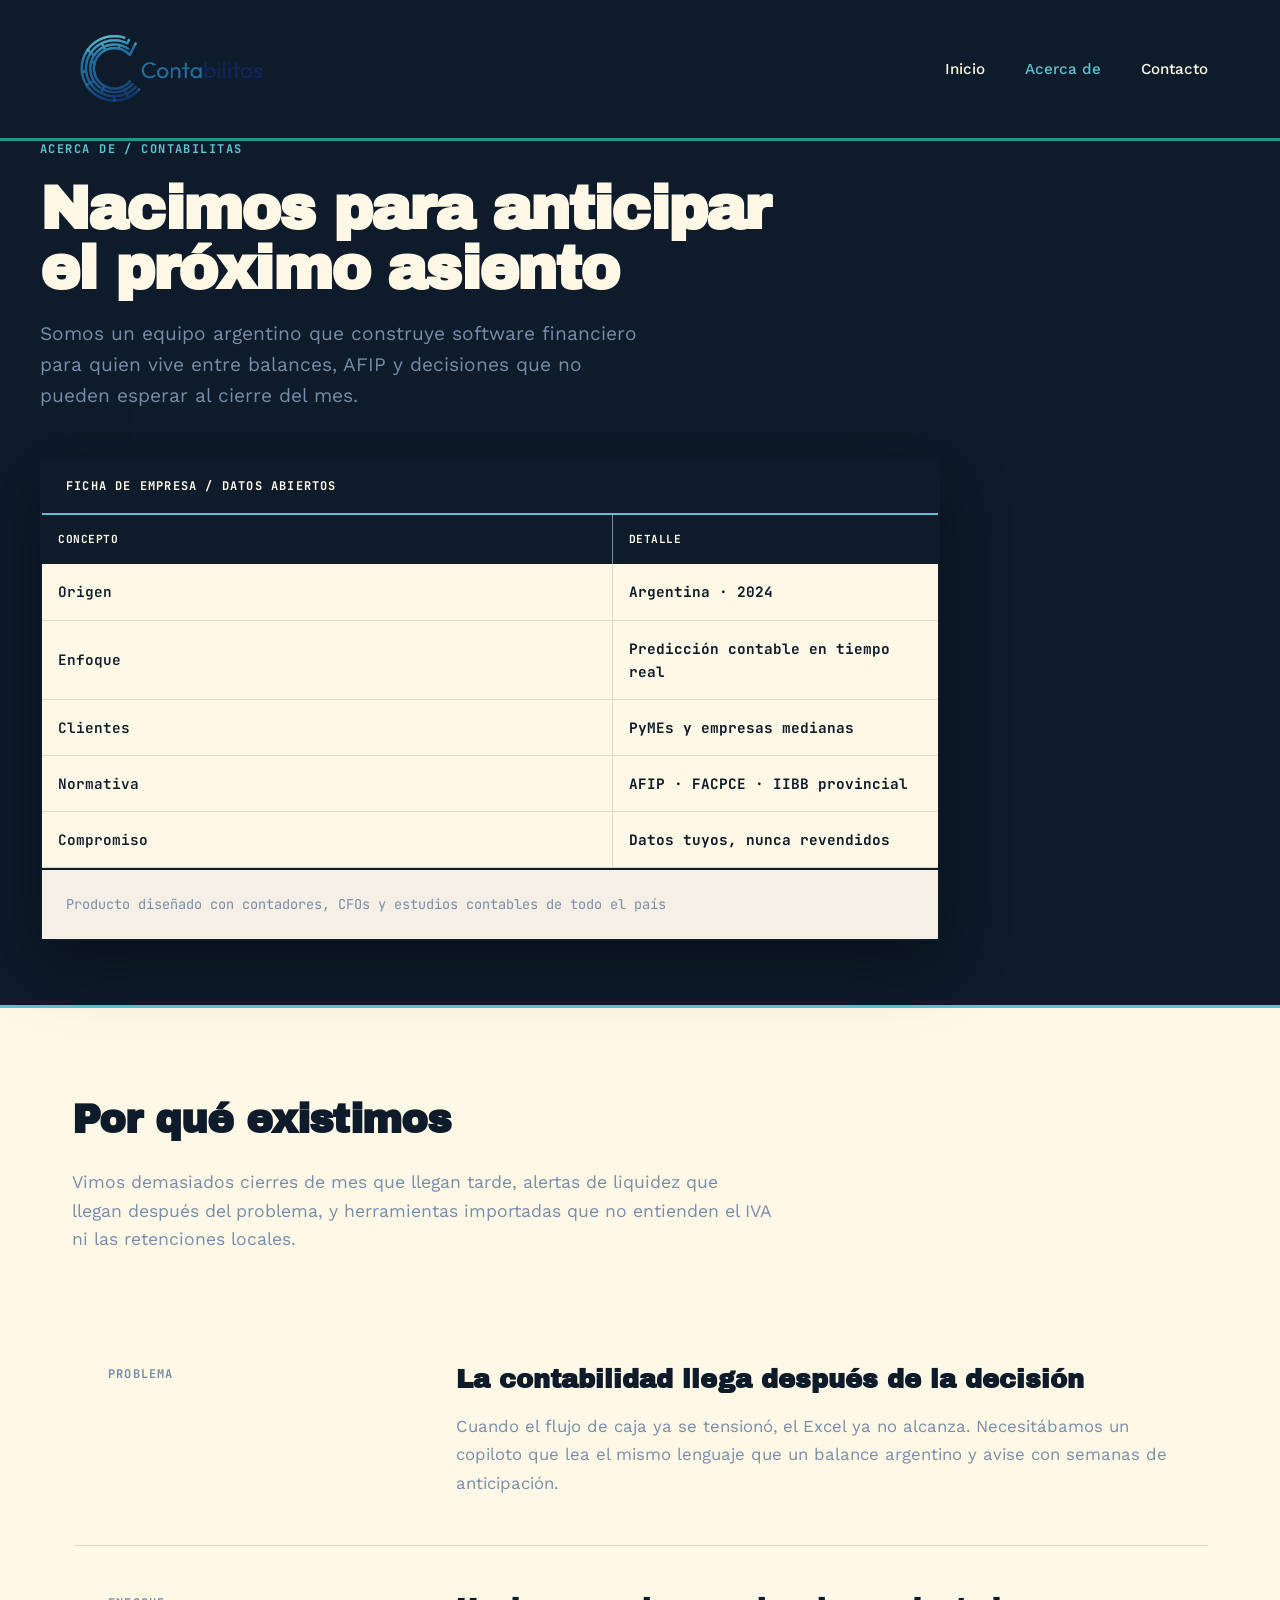
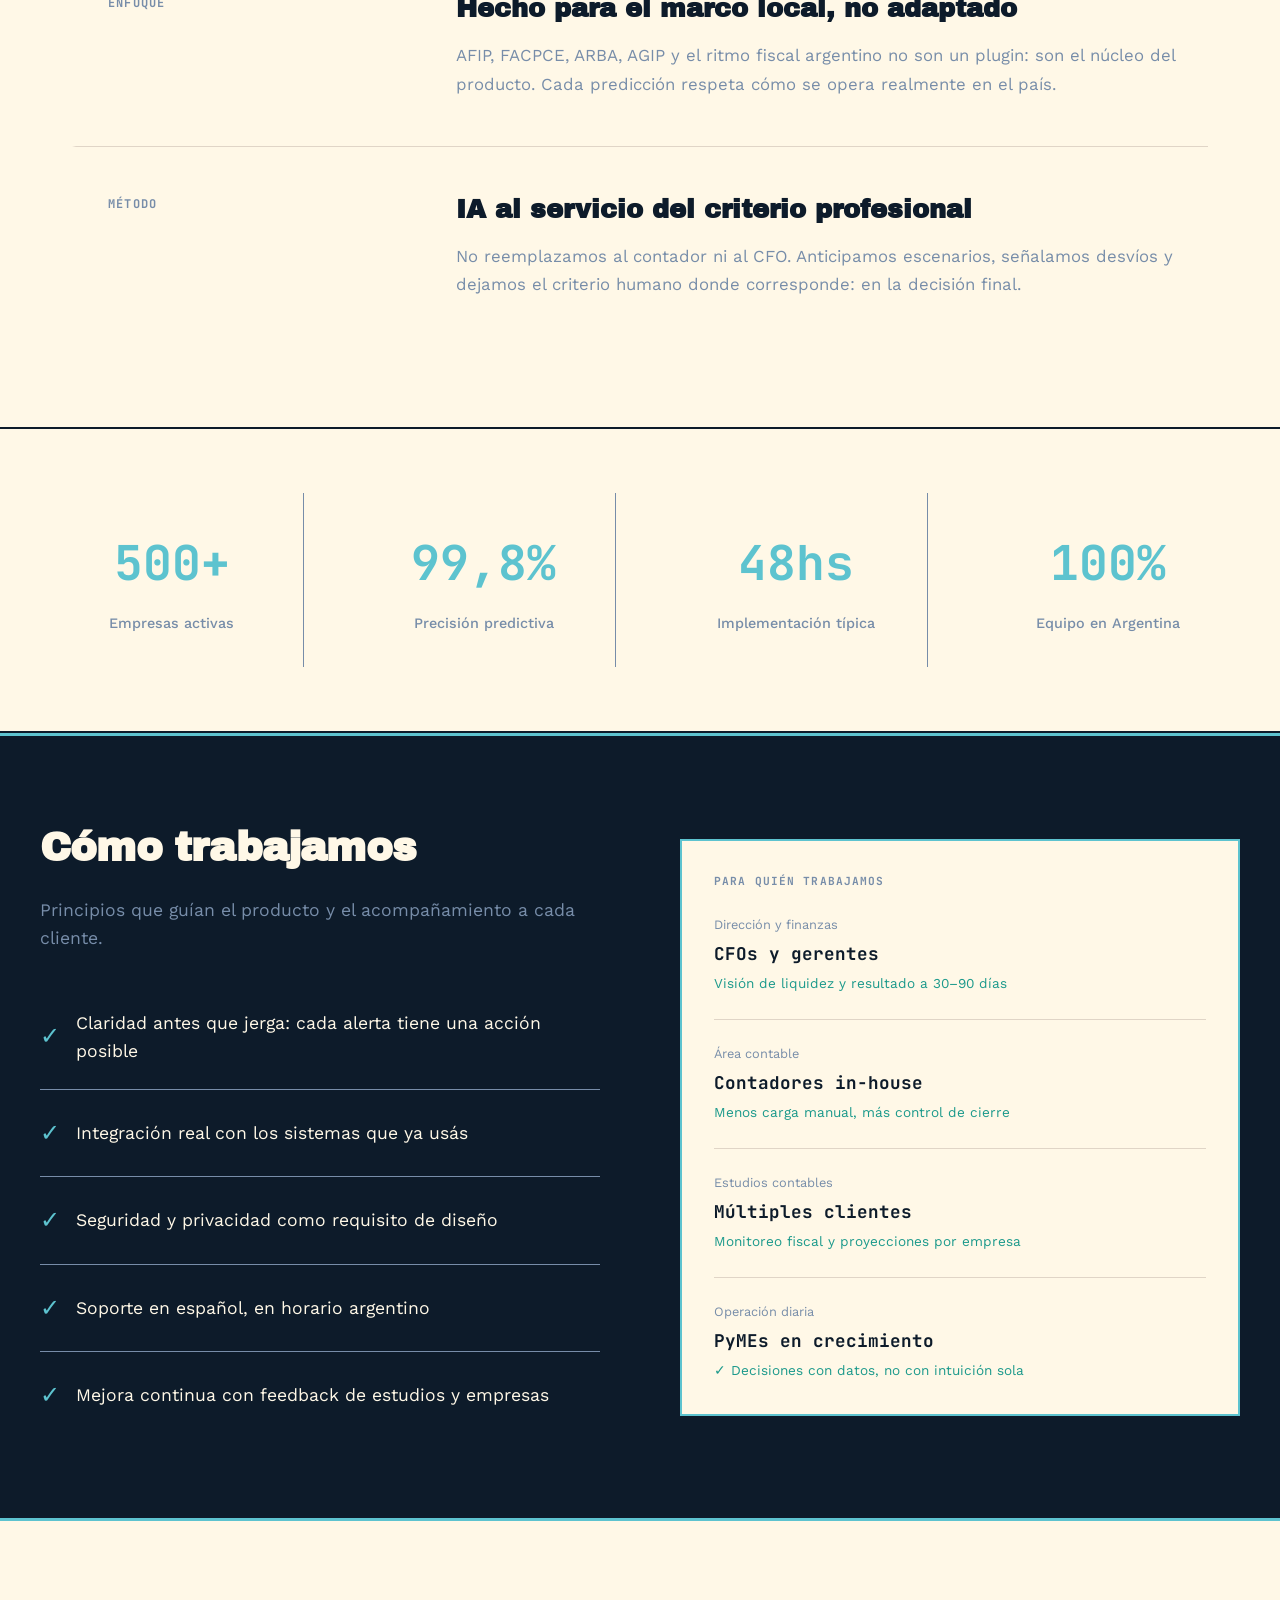
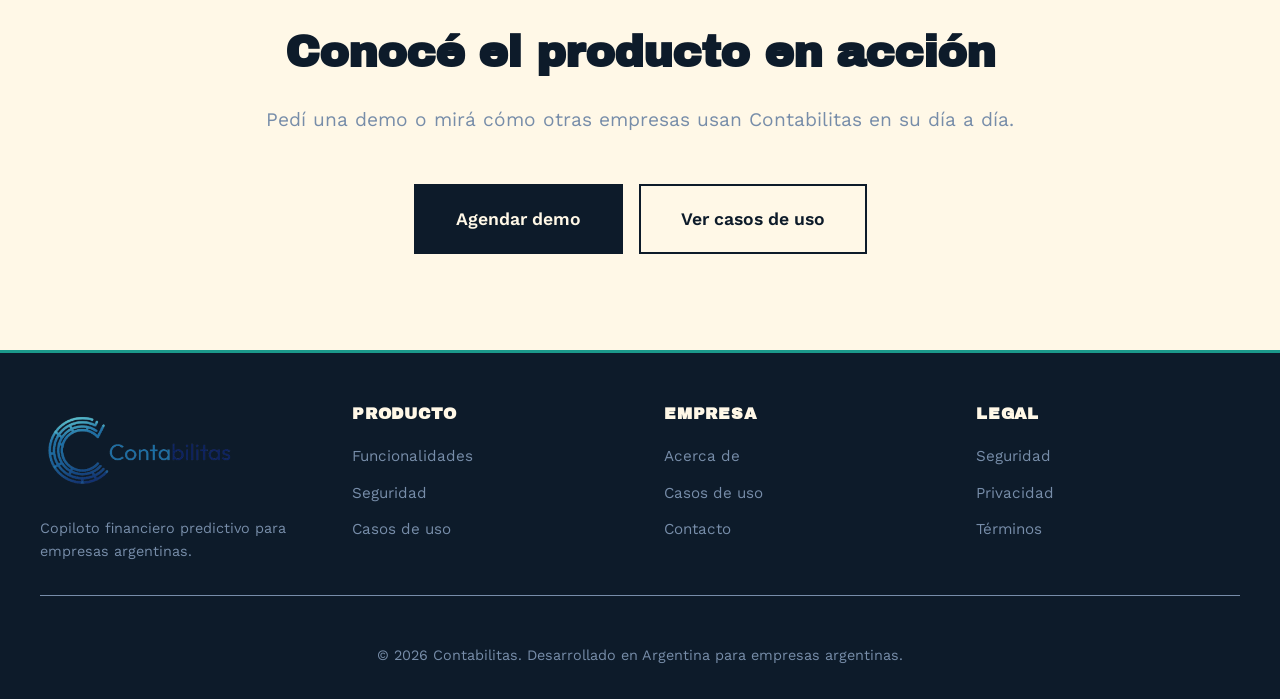
==== acerca-de.html @ a0944df4 "Creacion de acerca-de.html y casos-de-uso.html" ====
<!DOCTYPE html>
<html lang="es-AR">
<head>
    <meta charset="UTF-8">
    <meta name="viewport" content="width=device-width, initial-scale=1.0">
    <title>Acerca de — Contabilitas</title>
    <meta name="description" content="Contabilitas es el copiloto financiero predictivo pensado para empresas argentinas. Conocé quiénes somos y por qué existimos.">
    <link href="https://fonts.googleapis.com/css2?family=Archivo+Black&family=Work+Sans:wght@400;500;600&family=JetBrains+Mono:wght@500;700&display=swap" rel="stylesheet">
    <link rel="stylesheet" href="styles/style.css">
</head>
<body class="about-page">
    <header>
        <nav>
            <a href="index.html" class="logo">
                <img src="images/Logo_contabilitas.png" alt="Contabilitas" class="logo-img">
            </a>
            <ul>
                <li><a href="index.html">Inicio</a></li>
                <li><a href="acerca-de.html" aria-current="page">Acerca de</a></li>
                <li><a href="contacto.html">Contacto</a></li>
            </ul>
        </nav>
    </header>

    <section class="contact-hero">
        <div class="contact-hero-content">
            <p class="contact-eyebrow">ACERCA DE / CONTABILITAS</p>
            <h1>Nacimos para anticipar<br>el próximo asiento</h1>
            <p class="tagline">Somos un equipo argentino que construye software financiero para quien vive entre balances, AFIP y decisiones que no pueden esperar al cierre del mes.</p>

            <div class="ledger-demo about-ledger">
                <div class="ledger-header">FICHA DE EMPRESA / DATOS ABIERTOS</div>
                <table class="ledger-table">
                    <thead>
                        <tr>
                            <th>CONCEPTO</th>
                            <th>DETALLE</th>
                        </tr>
                    </thead>
                    <tbody>
                        <tr>
                            <td class="concept-col">Origen</td>
                            <td class="actual-col">Argentina · 2024</td>
                        </tr>
                        <tr>
                            <td class="concept-col">Enfoque</td>
                            <td class="actual-col">Predicción contable en tiempo real</td>
                        </tr>
                        <tr>
                            <td class="concept-col">Clientes</td>
                            <td class="actual-col">PyMEs y empresas medianas</td>
                        </tr>
                        <tr>
                            <td class="concept-col">Normativa</td>
                            <td class="actual-col">AFIP · FACPCE · IIBB provincial</td>
                        </tr>
                        <tr>
                            <td class="concept-col">Compromiso</td>
                            <td class="actual-col">Datos tuyos, nunca revendidos</td>
                        </tr>
                    </tbody>
                </table>
                <div class="ledger-footer">
                    Producto diseñado con contadores, CFOs y estudios contables de todo el país
                </div>
            </div>
        </div>
    </section>

    <section class="features" id="historia">
        <div class="section-header">
            <h2 class="section-title animate-on-scroll">Por qué existimos</h2>
            <p class="section-description animate-on-scroll">
                Vimos demasiados cierres de mes que llegan tarde, alertas de liquidez que llegan después del problema, y herramientas importadas que no entienden el IVA ni las retenciones locales.
            </p>
        </div>

        <div class="features-list">
            <div class="feature-row animate-on-scroll">
                <div>
                    <div class="feature-label">PROBLEMA</div>
                </div>
                <div>
                    <h3 class="feature-title">La contabilidad llega después de la decisión</h3>
                    <p class="feature-description">
                        Cuando el flujo de caja ya se tensionó, el Excel ya no alcanza. Necesitábamos un copiloto
                        que lea el mismo lenguaje que un balance argentino y avise con semanas de anticipación.
                    </p>
                </div>
            </div>

            <div class="feature-row animate-on-scroll">
                <div>
                    <div class="feature-label">ENFOQUE</div>
                </div>
                <div>
                    <h3 class="feature-title">Hecho para el marco local, no adaptado</h3>
                    <p class="feature-description">
                        AFIP, FACPCE, ARBA, AGIP y el ritmo fiscal argentino no son un plugin: son el núcleo
                        del producto. Cada predicción respeta cómo se opera realmente en el país.
                    </p>
                </div>
            </div>

            <div class="feature-row animate-on-scroll">
                <div>
                    <div class="feature-label">MÉTODO</div>
                </div>
                <div>
                    <h3 class="feature-title">IA al servicio del criterio profesional</h3>
                    <p class="feature-description">
                        No reemplazamos al contador ni al CFO. Anticipamos escenarios, señalamos desvíos y
                        dejamos el criterio humano donde corresponde: en la decisión final.
                    </p>
                </div>
            </div>
        </div>
    </section>

    <section class="stats about-stats">
        <div class="stats-container">
            <div class="stat-item">
                <span class="stat-number">500+</span>
                <span class="stat-label">Empresas activas</span>
            </div>
            <div class="stat-item">
                <span class="stat-number">99,8%</span>
                <span class="stat-label">Precisión predictiva</span>
            </div>
            <div class="stat-item">
                <span class="stat-number">48hs</span>
                <span class="stat-label">Implementación típica</span>
            </div>
            <div class="stat-item">
                <span class="stat-number">100%</span>
                <span class="stat-label">Equipo en Argentina</span>
            </div>
        </div>
    </section>

    <section class="argentine-focus" id="principios">
        <div class="argentine-content">
            <div>
                <h2 class="section-title animate-left" style="color: var(--balance-sheet);">Cómo trabajamos</h2>
                <p class="animate-left" style="margin-bottom: 2rem; color: var(--slate); font-size: 1.1rem;">
                    Principios que guían el producto y el acompañamiento a cada cliente.
                </p>

                <ul class="compliance-list">
                    <li class="compliance-item">
                        <span class="check-icon">✓</span>
                        <span class="compliance-text">Claridad antes que jerga: cada alerta tiene una acción posible</span>
                    </li>
                    <li class="compliance-item">
                        <span class="check-icon">✓</span>
                        <span class="compliance-text">Integración real con los sistemas que ya usás</span>
                    </li>
                    <li class="compliance-item">
                        <span class="check-icon">✓</span>
                        <span class="compliance-text">Seguridad y privacidad como requisito de diseño</span>
                    </li>
                    <li class="compliance-item">
                        <span class="check-icon">✓</span>
                        <span class="compliance-text">Soporte en español, en horario argentino</span>
                    </li>
                    <li class="compliance-item">
                        <span class="check-icon">✓</span>
                        <span class="compliance-text">Mejora continua con feedback de estudios y empresas</span>
                    </li>
                </ul>
            </div>

            <div>
                <div class="regulatory-preview animate-right">
                    <div class="regulatory-header">PARA QUIÉN TRABAJAMOS</div>
                    <div class="regulatory-item">
                        <div class="regulatory-label">Dirección y finanzas</div>
                        <div class="regulatory-value">CFOs y gerentes</div>
                        <div class="regulatory-status">Visión de liquidez y resultado a 30–90 días</div>
                    </div>
                    <div class="regulatory-item">
                        <div class="regulatory-label">Área contable</div>
                        <div class="regulatory-value">Contadores in-house</div>
                        <div class="regulatory-status">Menos carga manual, más control de cierre</div>
                    </div>
                    <div class="regulatory-item">
                        <div class="regulatory-label">Estudios contables</div>
                        <div class="regulatory-value">Múltiples clientes</div>
                        <div class="regulatory-status">Monitoreo fiscal y proyecciones por empresa</div>
                    </div>
                    <div class="regulatory-item">
                        <div class="regulatory-label">Operación diaria</div>
                        <div class="regulatory-value">PyMEs en crecimiento</div>
                        <div class="regulatory-status">✓ Decisiones con datos, no con intuición sola</div>
                    </div>
                </div>
            </div>
        </div>
    </section>

    <section class="cta-section">
        <h2>Conocé el producto en acción</h2>
        <p>Pedí una demo o mirá cómo otras empresas usan Contabilitas en su día a día.</p>
        <div class="cta-buttons" style="justify-content: center;">
            <a href="contacto.html" class="btn btn-primary">Agendar demo</a>
            <a href="casos-de-uso.html" class="btn btn-secondary">Ver casos de uso</a>
        </div>
    </section>

    <footer>
        <div class="footer-content">
            <div class="footer-section">
                <a href="index.html" class="logo">
                    <img src="images/Logo_contabilitas.png" alt="Contabilitas" class="logo-img">
                </a>
                <p style="color: var(--slate); margin-top: 1rem; font-size: 0.9rem;">
                    Copiloto financiero predictivo para empresas argentinas.
                </p>
            </div>
            <div class="footer-section">
                <h3>PRODUCTO</h3>
                <ul>
                    <li><a href="index.html#funcionalidades">Funcionalidades</a></li>
                    <li><a href="seguridad.html">Seguridad</a></li>
                    <li><a href="casos-de-uso.html">Casos de uso</a></li>
                </ul>
            </div>
            <div class="footer-section">
                <h3>EMPRESA</h3>
                <ul>
                    <li><a href="acerca-de.html">Acerca de</a></li>
                    <li><a href="casos-de-uso.html">Casos de uso</a></li>
                    <li><a href="contacto.html">Contacto</a></li>
                </ul>
            </div>
            <div class="footer-section">
                <h3>LEGAL</h3>
                <ul>
                    <li><a href="seguridad.html">Seguridad</a></li>
                    <li><a href="#">Privacidad</a></li>
                    <li><a href="#">Términos</a></li>
                </ul>
            </div>
        </div>
        <div class="footer-bottom">
            <p>© 2026 Contabilitas. Desarrollado en Argentina para empresas argentinas.</p>
        </div>
    </footer>

    <script src="js/main.js"></script>
</body>
</html>
---- styles/style.css ----
﻿:root {
    --ledger-ink: #0D1B2A;
    --peso-teal: #1B998B;
    --blue-light: #5DC3CF;
    --balance-sheet: #FFF8E7;
    --alert-red: #E63946;
    --forecast-amber: #FFB703;
    --slate: #778DA9;
}

* {
    margin: 0;
    padding: 0;
    box-sizing: border-box;
}

body {
    font-family: 'Work Sans', -apple-system, sans-serif;
    color: var(--ledger-ink);
    line-height: 1.6;
    background: var(--balance-sheet);
}

/* Header */
header {
    background: var(--ledger-ink);
    color: var(--balance-sheet);
    padding: 1.2rem 0;
    position: fixed;
    width: 100%;
    top: 0;
    z-index: 1000;
    border-bottom: 3px solid var(--peso-teal);
}

nav {
    max-width: 1200px;
    margin: 0 auto;
    display: flex;
    justify-content: space-between;
    align-items: center;
    padding: 0 2rem;
}

.logo {
    display: flex;
    align-items: center;
}

.logo-img {
    height: 100px;
    width: auto;
    display: block;
}

nav ul {
    list-style: none;
    display: flex;
    gap: 2.5rem;
}

nav a {
    color: var(--balance-sheet);
    text-decoration: none;
    font-weight: 500;
    font-size: 0.95rem;
    transition: color 0.2s;
}

nav a:hover {
    color: var(--blue-light);
}

/* Hero Section with Ledger */
.hero {
    background: var(--ledger-ink);
    color: var(--balance-sheet);
    padding: 140px 2rem 60px;
    border-bottom: 3px solid var(--blue-light);
    position: relative;
    z-index: 2;
}

.hero-content {
    max-width: 1200px;
    margin: 0 auto;
}

.hero h1 {
    font-family: 'Archivo Black', sans-serif;
    font-size: 4rem;
    margin-bottom: 1rem;
    line-height: 1;
    letter-spacing: -0.03em;
}

.hero .tagline {
    font-size: 1.4rem;
    margin-bottom: 3rem;
    color: var(--slate);
    font-weight: 400;
}

/* Animated Ledger - Signature Element */
.ledger-demo {
    background: var(--balance-sheet);
    border: 2px solid var(--ledger-ink);
    padding: 0;
    margin: 3rem 0;
    max-width: 900px;
    font-family: 'JetBrains Mono', monospace;
    box-shadow: 0 20px 60px rgba(0,0,0,0.4);
    transition: all 0.3s ease;
}

.ledger-demo:hover {
    transform: translateY(-5px);
    box-shadow: 0 25px 70px rgba(0,0,0,0.5);
}

.ledger-header {
    background: var(--ledger-ink);
    color: var(--balance-sheet);
    padding: 1rem 1.5rem;
    font-size: 0.75rem;
    font-weight: 700;
    letter-spacing: 0.1em;
    border-bottom: 2px solid var(--blue-light);
}

.ledger-table {
    width: 100%;
    border-collapse: collapse;
}

.ledger-table thead {
    background: var(--ledger-ink);
    color: var(--balance-sheet);
}

.ledger-table th {
    padding: 1rem;
    text-align: left;
    font-size: 0.7rem;
    font-weight: 700;
    letter-spacing: 0.05em;
    border-right: 1px solid var(--slate);
}

.ledger-table th:last-child {
    border-right: none;
}

.ledger-table td {
    padding: 1rem;
    border-bottom: 1px solid #E0D5C7;
    border-right: 1px solid #E0D5C7;
    font-size: 0.9rem;
    color: var(--ledger-ink);
}

.ledger-table td:last-child {
    border-right: none;
}

.ledger-table tbody tr {
    transition: all 0.3s ease;
}

.ledger-table tbody tr:hover {
    background: #F5EFE6;
    transform: scale(1.02);
    box-shadow: 0 5px 15px rgba(0,0,0,0.1);
}

.concept-col {
    font-weight: 600;
    width: 35%;
}

.actual-col, .predicted-col {
    font-family: 'JetBrains Mono', monospace;
    font-weight: 700;
    width: 20%;
}

.change-col {
    font-weight: 500;
    width: 25%;
    font-size: 0.85rem;
}

.positive {
    color: var(--blue-light);
}

.warning {
    color: var(--forecast-amber);
}

.loading {
    color: var(--slate);
    font-style: italic;
    opacity: 0.6;
}

.calculating {
    animation: pulse 1.5s ease-in-out infinite;
}

@keyframes pulse {
    0%, 100% { opacity: 0.4; }
    50% { opacity: 1; }
}

@keyframes fadeInUp {
    from {
        opacity: 0;
        transform: translateY(40px);
    }
    to {
        opacity: 1;
        transform: translateY(0);
    }
}

@keyframes fadeInLeft {
    from {
        opacity: 0;
        transform: translateX(-40px);
    }
    to {
        opacity: 1;
        transform: translateX(0);
    }
}

@keyframes fadeInRight {
    from {
        opacity: 0;
        transform: translateX(40px);
    }
    to {
        opacity: 1;
        transform: translateX(0);
    }
}

@keyframes scaleIn {
    from {
        opacity: 0;
        transform: scale(0.8);
    }
    to {
        opacity: 1;
        transform: scale(1);
    }
}

.animate-on-scroll {
    opacity: 0;
}

.animate-on-scroll.animated {
    animation: fadeInUp 0.8s ease-out forwards;
}

.animate-left {
    opacity: 0;
}

.animate-left.animated {
    animation: fadeInLeft 0.8s ease-out forwards;
}

.animate-right {
    opacity: 0;
}

.animate-right.animated {
    animation: fadeInRight 0.8s ease-out forwards;
}

.animate-scale {
    opacity: 0;
}

.animate-scale.animated {
    animation: scaleIn 0.6s ease-out forwards;
}

.ledger-footer {
    padding: 1.5rem;
    background: #F5EFE6;
    border-top: 2px solid var(--ledger-ink);
    font-size: 0.85rem;
    color: var(--slate);
}

/* CTA Buttons */
.hero .cta-buttons {
    position: relative;
    z-index: 3;
}

.cta-buttons {
    display: flex;
    gap: 1rem;
    margin-top: 3rem;
}

.btn {
    padding: 1rem 2rem;
    font-size: 1rem;
    font-weight: 600;
    border: 2px solid;
    cursor: pointer;
    transition: all 0.2s;
    text-decoration: none;
    display: inline-block;
    font-family: 'Work Sans', sans-serif;
}

.btn-primary {
    background: var(--blue-light);
    color: var(--balance-sheet);
    border-color: var(--blue-light);
}

.btn-primary:hover {
    background: var(--blue-light);
    border-color: var(--blue-light);
}

.btn-secondary {
    background: transparent;
    color: var(--balance-sheet);
    border-color: var(--balance-sheet);
}

.btn-secondary:hover {
    background: var(--balance-sheet);
    color: var(--ledger-ink);
}

/* Stats Bar */
.stats {
    background: var(--balance-sheet);
    padding: 4rem 2rem;
    border-bottom: 2px solid var(--ledger-ink);
    position: relative;
    z-index: 1;
}

.stats-container {
    max-width: 1200px;
    margin: 0 auto;
    display: grid;
    grid-template-columns: repeat(4, 1fr);
    gap: 3rem;
}

.stat-item {
    text-align: center;
    padding: 2rem 0;
    border-right: 1px solid var(--slate);
    transition: all 0.3s ease;
    cursor: default;
}

.stat-item:last-child {
    border-right: none;
}

.stat-item:hover {
    transform: scale(1.05);
}

.stat-number {
    font-family: 'JetBrains Mono', monospace;
    font-size: 3rem;
    font-weight: 700;
    color: var(--blue-light);
    display: block;
    margin-bottom: 0.5rem;
    transition: all 0.3s ease;
}

.stat-item:hover .stat-number {
    color: var(--ledger-ink);
    transform: scale(1.1);
}

.stat-label {
    font-size: 0.9rem;
    color: var(--slate);
    font-weight: 500;
    transition: all 0.3s ease;
}

.stat-item:hover .stat-label {
    color: var(--ledger-ink);
}

/* Features Section */
.features {
    padding: 5rem 2rem;
    max-width: 1200px;
    margin: 0 auto;
}

.section-header {
    margin-bottom: 4rem;
}

.section-title {
    font-family: 'Archivo Black', sans-serif;
    font-size: 2.5rem;
    margin-bottom: 1rem;
    letter-spacing: -0.02em;
}

.section-description {
    font-size: 1.1rem;
    color: var(--slate);
    max-width: 700px;
}

.features-list {
    display: grid;
    gap: 0;
}

.feature-row {
    display: grid;
    grid-template-columns: 300px 1fr;
    gap: 3rem;
    padding: 3rem 2rem;
    border-bottom: 1px solid #E0D5C7;
    align-items: start;
    position: relative;
    transition: all 0.4s cubic-bezier(0.4, 0, 0.2, 1);
    cursor: pointer;
    border-left: 4px solid transparent;
}

.feature-row:last-child {
    border-bottom: none;
}

.feature-row:hover {
    background: white;
    border-left-color: var(--blue-light);
    padding-left: 3rem;
    transform: translateX(10px);
    box-shadow: -10px 0 30px rgba(0,0,0,0.05);
}

.feature-row::before {
    content: '';
    position: absolute;
    left: 0;
    top: 0;
    width: 0;
    height: 100%;
    background: linear-gradient(90deg, rgba(93, 195, 207, 0.05) 0%, transparent 100%);
    transition: width 0.4s cubic-bezier(0.4, 0, 0.2, 1);
    z-index: -1;
}

.feature-row:hover::before {
    width: 100%;
}

.feature-label {
    font-family: 'JetBrains Mono', monospace;
    font-size: 0.75rem;
    color: var(--slate);
    letter-spacing: 0.1em;
    font-weight: 700;
    transition: all 0.3s ease;
}

.feature-row:hover .feature-label {
    color: var(--blue-light);
    transform: translateX(5px);
}

.feature-title {
    font-family: 'Archivo Black', sans-serif;
    font-size: 1.6rem;
    margin-bottom: 1rem;
    color: var(--ledger-ink);
    line-height: 1.2;
    transition: all 0.3s ease;
}

.feature-row:hover .feature-title {
    color: var(--blue-light);
}

.feature-description {
    font-size: 1.05rem;
    color: var(--slate);
    line-height: 1.7;
    transition: all 0.3s ease;
}

.feature-row:hover .feature-description {
    color: var(--ledger-ink);
}

/* Case Study Section */
.case-study {
    background: var(--balance-sheet);
    padding: 5rem 2rem;
    border-top: 2px solid var(--ledger-ink);
    border-bottom: 2px solid var(--ledger-ink);
}

.case-study-container {
    max-width: 1200px;
    margin: 0 auto;
}

.case-header {
    text-align: center;
    margin-bottom: 4rem;
}

.case-company {
    font-family: 'JetBrains Mono', monospace;
    font-size: 0.75rem;
    letter-spacing: 0.1em;
    color: var(--slate);
    margin-bottom: 1rem;
}

.case-quote {
    font-size: 1.8rem;
    line-height: 1.4;
    color: var(--ledger-ink);
    margin-bottom: 1rem;
    max-width: 800px;
    margin-left: auto;
    margin-right: auto;
}

.case-attribution {
    font-size: 1rem;
    color: var(--slate);
}

.comparison-controls {
    display: flex;
    justify-content: center;
    gap: 0;
    margin-bottom: 3rem;
    border: 2px solid var(--ledger-ink);
    width: fit-content;
    margin-left: auto;
    margin-right: auto;
}

.toggle-btn {
    padding: 1rem 2.5rem;
    font-family: 'JetBrains Mono', monospace;
    font-size: 0.85rem;
    font-weight: 700;
    letter-spacing: 0.05em;
    background: transparent;
    color: var(--ledger-ink);
    border: none;
    cursor: pointer;
    transition: all 0.3s;
}

.toggle-btn.active {
    background: var(--ledger-ink);
    color: var(--balance-sheet);
}

.toggle-btn:not(.active):hover {
    background: rgba(13, 27, 42, 0.1);
}

.chart-container {
    background: white;
    border: 2px solid var(--ledger-ink);
    padding: 2rem;
    margin-bottom: 3rem;
    transition: all 0.3s ease;
}

.chart-container:hover {
    box-shadow: 0 10px 30px rgba(0,0,0,0.1);
}

.chart-header {
    display: flex;
    justify-content: space-between;
    align-items: center;
    margin-bottom: 2rem;
    padding-bottom: 1rem;
    border-bottom: 2px solid var(--blue-light);
}

.chart-title {
    font-family: 'JetBrains Mono', monospace;
    font-size: 0.75rem;
    letter-spacing: 0.1em;
    color: var(--slate);
}

.chart-period {
    font-family: 'JetBrains Mono', monospace;
    font-size: 0.85rem;
    color: var(--ledger-ink);
    font-weight: 700;
}

.chart-canvas {
    position: relative;
    height: 400px;
}

.bar-chart {
    display: flex;
    gap: 4rem;
    height: 100%;
    align-items: flex-end;
    padding: 2rem 0;
}

.bar-group {
    flex: 1;
    display: flex;
    flex-direction: column;
    align-items: center;
}

.bar-wrapper {
    width: 100%;
    height: 300px;
    display: flex;
    align-items: flex-end;
    margin-bottom: 1rem;
    position: relative;
}

.bar {
    width: 100%;
    background: var(--blue-light);
    transition: all 0.8s cubic-bezier(0.4, 0, 0.2, 1);
    position: relative;
    display: flex;
    align-items: flex-start;
    justify-content: center;
    padding-top: 1rem;
}

.bar.negative {
    background: var(--alert-red);
}

.bar-value {
    font-family: 'JetBrains Mono', monospace;
    font-size: 1.1rem;
    font-weight: 700;
    color: white;
}

.bar-label {
    font-family: 'JetBrains Mono', monospace;
    font-size: 0.8rem;
    font-weight: 700;
    color: var(--ledger-ink);
    text-align: center;
    letter-spacing: 0.05em;
}

.metrics-grid {
    display: grid;
    grid-template-columns: repeat(3, 1fr);
    gap: 2rem;
    margin-top: 3rem;
}

.metric-card {
    background: white;
    border: 2px solid var(--ledger-ink);
    padding: 2rem;
    text-align: center;
    transition: all 0.3s ease;
    cursor: default;
}

.metric-card:hover {
    transform: translateY(-10px);
    box-shadow: 0 15px 40px rgba(0,0,0,0.15);
    border-color: var(--blue-light);
}

.metric-label {
    font-size: 0.85rem;
    color: var(--slate);
    margin-bottom: 0.8rem;
    letter-spacing: 0.05em;
}

.metric-value {
    font-family: 'JetBrains Mono', monospace;
    font-size: 2.2rem;
    font-weight: 700;
    color: var(--blue-light);
    margin-bottom: 0.5rem;
}

.metric-description {
    font-size: 0.9rem;
    color: var(--slate);
}

/* Argentine Focus Section */
.argentine-focus {
    background: var(--ledger-ink);
    color: var(--balance-sheet);
    padding: 5rem 2rem;
    border-top: 3px solid var(--blue-light);
    border-bottom: 3px solid var(--blue-light);
}

.argentine-content {
    max-width: 1200px;
    margin: 0 auto;
    display: grid;
    grid-template-columns: 1fr 1fr;
    gap: 5rem;
    align-items: center;
}

.compliance-list {
    list-style: none;
}

.compliance-item {
    padding: 1.5rem 0;
    border-bottom: 1px solid var(--slate);
    display: flex;
    align-items: center;
    gap: 1rem;
    transition: all 0.3s ease;
    cursor: default;
    position: relative;
    padding-left: 0;
}

.compliance-item:last-child {
    border-bottom: none;
}

.compliance-item:hover {
    padding-left: 1rem;
    border-bottom-color: var(--blue-light);
}

.compliance-item::before {
    content: '';
    position: absolute;
    left: 0;
    top: 0;
    width: 3px;
    height: 0;
    background: var(--blue-light);
    transition: height 0.3s ease;
}

.compliance-item:hover::before {
    height: 100%;
}

.check-icon {
    color: var(--blue-light);
    font-size: 1.5rem;
    flex-shrink: 0;
    transition: all 0.3s ease;
}

.compliance-item:hover .check-icon {
    transform: scale(1.2) rotate(360deg);
}

.compliance-text {
    font-size: 1.1rem;
    transition: all 0.3s ease;
}

.compliance-item:hover .compliance-text {
    color: var(--balance-sheet);
}

.regulatory-preview {
    background: var(--balance-sheet);
    color: var(--ledger-ink);
    padding: 2rem;
    border: 2px solid var(--blue-light);
    transition: all 0.3s ease;
}

.regulatory-preview:hover {
    box-shadow: 0 20px 40px rgba(27, 153, 139, 0.2);
    transform: translateY(-5px);
}

.regulatory-header {
    font-family: 'JetBrains Mono', monospace;
    font-size: 0.7rem;
    font-weight: 700;
    letter-spacing: 0.1em;
    margin-bottom: 1.5rem;
    color: var(--slate);
    transition: all 0.3s ease;
}

.regulatory-preview:hover .regulatory-header {
    color: var(--peso-teal);
}

.regulatory-item {
    margin-bottom: 1.5rem;
    padding-bottom: 1.5rem;
    border-bottom: 1px solid #E0D5C7;
    transition: all 0.3s ease;
    cursor: default;
}

.regulatory-item:last-child {
    border-bottom: none;
    margin-bottom: 0;
    padding-bottom: 0;
}

.regulatory-item:hover {
    background: rgba(27, 153, 139, 0.05);
    padding: 1rem;
    margin: 0 -1rem 1.5rem -1rem;
    border-radius: 4px;
}

.regulatory-label {
    font-size: 0.8rem;
    color: var(--slate);
    margin-bottom: 0.3rem;
    transition: all 0.3s ease;
}

.regulatory-item:hover .regulatory-label {
    color: var(--peso-teal);
}

.regulatory-value {
    font-family: 'JetBrains Mono', monospace;
    font-size: 1.1rem;
    font-weight: 700;
    color: var(--ledger-ink);
    transition: all 0.3s ease;
}

.regulatory-item:hover .regulatory-value {
    transform: translateX(5px);
}

.regulatory-status {
    font-size: 0.85rem;
    color: var(--peso-teal);
    margin-top: 0.3rem;
    transition: all 0.3s ease;
}

.regulatory-item:hover .regulatory-status {
    color: var(--ledger-ink);
}

/* CTA Section */
.cta-section {
    padding: 6rem 2rem;
    text-align: center;
    background: var(--balance-sheet);
}

.cta-section h2 {
    font-family: 'Archivo Black', sans-serif;
    font-size: 2.8rem;
    margin-bottom: 1rem;
    letter-spacing: -0.02em;
}

.cta-section p {
    font-size: 1.2rem;
    color: var(--slate);
    margin-bottom: 2.5rem;
}

.cta-section .btn {
    font-size: 1.1rem;
    padding: 1.2rem 2.5rem;
}

.cta-section .btn-primary {
    background: var(--ledger-ink);
    border-color: var(--ledger-ink);
}

.cta-section .btn-primary:hover {
    background: transparent;
    color: var(--ledger-ink);
}

.cta-section .btn-secondary {
    background: transparent;
    color: var(--ledger-ink);
    border-color: var(--ledger-ink);
}

.cta-section .btn-secondary:hover {
    background: var(--ledger-ink);
    color: var(--balance-sheet);
}

/* Footer */
footer {
    background: var(--ledger-ink);
    color: var(--balance-sheet);
    padding: 3rem 2rem 2rem;
    border-top: 3px solid var(--peso-teal);
}

.footer-content {
    max-width: 1200px;
    margin: 0 auto;
    display: grid;
    grid-template-columns: repeat(4, 1fr);
    gap: 3rem;
    margin-bottom: 3rem;
    padding-bottom: 2rem;
    border-bottom: 1px solid var(--slate);
}

.footer-section h3 {
    font-family: 'Archivo Black', sans-serif;
    margin-bottom: 1rem;
    font-size: 1rem;
    letter-spacing: 0.05em;
}

.footer-section ul {
    list-style: none;
}

.footer-section ul li {
    margin-bottom: 0.7rem;
}

.footer-section a {
    color: var(--slate);
    text-decoration: none;
    transition: color 0.2s;
    font-size: 0.95rem;
}

.footer-section a:hover {
    color: var(--peso-teal);
}

.footer-bottom {
    text-align: center;
    color: var(--slate);
    font-size: 0.9rem;
}

/* Responsive */
@media (max-width: 968px) {
    .hero h1 {
        font-size: 2.5rem;
    }

    .stats-container {
        grid-template-columns: repeat(2, 1fr);
        gap: 2rem;
    }

    .stat-item {
        border-right: none;
        border-bottom: 1px solid var(--slate);
    }

    .stat-item:nth-child(2n) {
        border-right: none;
    }

    .feature-row {
        grid-template-columns: 1fr;
        gap: 1rem;
    }

    .argentine-content {
        grid-template-columns: 1fr;
        gap: 3rem;
    }

    .footer-content {
        grid-template-columns: repeat(2, 1fr);
    }

    nav ul {
        display: none;
    }

    .metrics-grid {
        grid-template-columns: 1fr;
        gap: 1.5rem;
    }

    .bar-chart {
        gap: 2rem;
    }

    .case-quote {
        font-size: 1.4rem;
    }
}

@media (max-width: 640px) {
    .stats-container {
        grid-template-columns: 1fr;
    }

    .cta-buttons {
        flex-direction: column;
    }

    .btn {
        width: 100%;
    }

    .ledger-table th,
    .ledger-table td {
        padding: 0.7rem 0.5rem;
        font-size: 0.75rem;
    }

    .footer-content {
        grid-template-columns: 1fr;
    }

    .toggle-btn {
        padding: 0.8rem 1.5rem;
        font-size: 0.75rem;
    }

    .case-quote {
        font-size: 1.2rem;
    }

    .bar-chart {
        gap: 1rem;
    }

    .chart-canvas {
        height: 300px;
    }

    .bar-wrapper {
        height: 200px;
    }

    .bar-value {
        font-size: 0.9rem;
    }

    .bar-label {
        font-size: 0.7rem;
    }
}

@keyframes ripple {
    to {
        transform: translate(-50%, -50%) scale(10);
        opacity: 0;
    }
}

/* Contact page */
.visually-hidden {
    position: absolute;
    width: 1px;
    height: 1px;
    padding: 0;
    margin: -1px;
    overflow: hidden;
    clip: rect(0, 0, 0, 0);
    white-space: nowrap;
    border: 0;
}

.contact-hero {
    background: var(--ledger-ink);
    color: var(--balance-sheet);
    padding: 140px 2rem 4rem;
    border-bottom: 3px solid var(--blue-light);
}

.contact-hero-content {
    max-width: 1200px;
    margin: 0 auto;
}

.contact-eyebrow {
    font-family: 'JetBrains Mono', monospace;
    font-size: 0.75rem;
    font-weight: 700;
    letter-spacing: 0.12em;
    color: var(--blue-light);
    margin-bottom: 1.25rem;
}

.contact-hero h1 {
    font-family: 'Archivo Black', sans-serif;
    font-size: clamp(2.4rem, 5vw, 3.75rem);
    line-height: 1;
    letter-spacing: -0.03em;
    margin-bottom: 1.25rem;
}

.contact-hero .tagline {
    font-size: 1.2rem;
    color: var(--slate);
    max-width: 38rem;
    font-weight: 400;
}

.contact-main {
    background: var(--balance-sheet);
    padding: 4rem 2rem 5rem;
    border-bottom: 2px solid var(--ledger-ink);
}

.contact-layout {
    max-width: 1200px;
    margin: 0 auto;
    display: grid;
    grid-template-columns: minmax(0, 1.4fr) minmax(0, 0.9fr);
    gap: 3rem;
    align-items: start;
}

.contact-ledger {
    background: var(--balance-sheet);
    border: 2px solid var(--ledger-ink);
    box-shadow: 0 20px 50px rgba(13, 27, 42, 0.12);
    overflow: hidden;
    transition: box-shadow 0.35s ease, transform 0.35s ease;
}

.contact-ledger.is-submitted {
    border-color: var(--peso-teal);
    box-shadow: 0 24px 60px rgba(27, 153, 139, 0.18);
}

.contact-form {
    padding: 0;
}

.form-row {
    padding: 1.25rem 1.75rem;
    border-bottom: 1px solid #E0D5C7;
    animation: contactFieldIn 0.55s ease both;
}

.form-row:nth-child(2) { animation-delay: 0.05s; }
.form-row:nth-child(3) { animation-delay: 0.1s; }
.form-row:nth-child(4) { animation-delay: 0.15s; }
.form-row:nth-child(5) { animation-delay: 0.2s; }
.form-row:nth-child(6) { animation-delay: 0.25s; }

.form-row--split {
    display: grid;
    grid-template-columns: 1fr 1fr;
    gap: 1.5rem;
    padding-bottom: 1.25rem;
}

.form-row-half {
    min-width: 0;
}

.contact-form label {
    display: flex;
    align-items: baseline;
    gap: 0.75rem;
    margin-bottom: 0.65rem;
}

.field-code {
    font-family: 'JetBrains Mono', monospace;
    font-size: 0.7rem;
    font-weight: 700;
    letter-spacing: 0.08em;
    color: var(--blue-light);
}

.field-label {
    font-family: 'JetBrains Mono', monospace;
    font-size: 0.72rem;
    font-weight: 700;
    letter-spacing: 0.08em;
    text-transform: uppercase;
    color: var(--slate);
}

.field-label em {
    font-style: normal;
    font-weight: 500;
    text-transform: none;
    letter-spacing: 0;
    color: var(--slate);
    opacity: 0.8;
}

.contact-form input,
.contact-form textarea,
.contact-form select {
    width: 100%;
    background: transparent;
    border: none;
    border-bottom: 2px solid transparent;
    border-radius: 0;
    padding: 0.35rem 0 0.55rem;
    font-family: 'Work Sans', sans-serif;
    font-size: 1.05rem;
    color: var(--ledger-ink);
    outline: none;
    transition: border-color 0.2s ease, background 0.2s ease;
}

.contact-form textarea {
    resize: vertical;
    min-height: 6.5rem;
    line-height: 1.5;
}

.contact-form input::placeholder,
.contact-form textarea::placeholder {
    color: #B8A99A;
}

.contact-form input:hover,
.contact-form textarea:hover,
.contact-form select:hover {
    border-bottom-color: #D4C4B0;
}

.contact-form input:focus,
.contact-form textarea:focus,
.contact-form select:focus {
    border-bottom-color: var(--peso-teal);
    background: rgba(27, 153, 139, 0.04);
}

.contact-form input.is-invalid,
.contact-form textarea.is-invalid,
.contact-form select.is-invalid {
    border-bottom-color: var(--alert-red);
}

.contact-form input:focus-visible,
.contact-form textarea:focus-visible,
.contact-form select:focus-visible,
.contact-submit:focus-visible,
.contact-back:focus-visible {
    outline: 2px solid var(--blue-light);
    outline-offset: 3px;
}

.select-wrap {
    position: relative;
}

.select-wrap::after {
    content: '';
    position: absolute;
    right: 0.25rem;
    top: 50%;
    width: 0.45rem;
    height: 0.45rem;
    border-right: 2px solid var(--ledger-ink);
    border-bottom: 2px solid var(--ledger-ink);
    transform: translateY(-70%) rotate(45deg);
    pointer-events: none;
}

.contact-form select {
    appearance: none;
    cursor: pointer;
    padding-right: 1.5rem;
}

.field-error {
    margin-top: 0.45rem;
    font-size: 0.85rem;
    color: var(--alert-red);
}

.form-footer {
    display: flex;
    align-items: center;
    justify-content: space-between;
    gap: 1.5rem;
    padding: 1.5rem 1.75rem;
    background: #F5EFE6;
    border-top: 2px solid var(--ledger-ink);
    flex-wrap: wrap;
}

.form-footnote {
    font-size: 0.85rem;
    color: var(--slate);
    max-width: 22rem;
    line-height: 1.45;
}

.contact-submit {
    background: var(--ledger-ink);
    color: var(--balance-sheet);
    border-color: var(--ledger-ink);
    font-family: 'JetBrains Mono', monospace;
    font-size: 0.85rem;
    letter-spacing: 0.04em;
    white-space: nowrap;
}

.contact-submit:hover {
    background: var(--peso-teal);
    border-color: var(--peso-teal);
    color: var(--balance-sheet);
}

.contact-success {
    padding: 3rem 2rem;
    text-align: left;
    animation: contactFieldIn 0.5s ease both;
}

.success-stamp {
    display: inline-block;
    font-family: 'JetBrains Mono', monospace;
    font-size: 0.7rem;
    font-weight: 700;
    letter-spacing: 0.14em;
    color: var(--peso-teal);
    border: 2px solid var(--peso-teal);
    padding: 0.4rem 0.75rem;
    margin-bottom: 1.5rem;
    transform: rotate(-2deg);
}

.contact-success h2 {
    font-family: 'Archivo Black', sans-serif;
    font-size: 2rem;
    letter-spacing: -0.02em;
    margin-bottom: 0.75rem;
    color: var(--ledger-ink);
}

.contact-success > p {
    color: var(--slate);
    font-size: 1.05rem;
    max-width: 28rem;
    margin-bottom: 2rem;
}

.success-meta {
    display: grid;
    grid-template-columns: 1fr 1fr;
    gap: 1.5rem;
    padding: 1.25rem 0;
    margin-bottom: 2rem;
    border-top: 1px solid #E0D5C7;
    border-bottom: 1px solid #E0D5C7;
}

.success-meta dt {
    font-family: 'JetBrains Mono', monospace;
    font-size: 0.7rem;
    letter-spacing: 0.1em;
    text-transform: uppercase;
    color: var(--slate);
    margin-bottom: 0.35rem;
}

.success-meta dd {
    font-family: 'JetBrains Mono', monospace;
    font-size: 1.05rem;
    font-weight: 700;
    color: var(--ledger-ink);
}

.success-status {
    color: var(--peso-teal);
}

.contact-back {
    background: transparent;
    color: var(--ledger-ink);
    border-color: var(--ledger-ink);
    font-family: 'JetBrains Mono', monospace;
    font-size: 0.85rem;
    letter-spacing: 0.04em;
}

.contact-back:hover {
    background: var(--ledger-ink);
    color: var(--balance-sheet);
}

.contact-aside {
    display: flex;
    flex-direction: column;
    gap: 1.5rem;
    position: sticky;
    top: 8rem;
    align-self: start;
    z-index: 1;
}

.contact-info-panel {
    position: static;
}

.contact-info-panel .regulatory-value {
    overflow-wrap: anywhere;
    word-break: break-word;
}

.contact-info-panel .regulatory-item:hover {
    margin: 0 0 1.5rem;
    padding: 0 0 1.5rem;
    background: transparent;
}

.contact-info-panel .regulatory-item:hover .regulatory-value {
    transform: none;
}

.contact-info-panel .regulatory-item:last-child:hover {
    margin-bottom: 0;
    padding-bottom: 0;
}

.contact-aside-note {
    border: 2px solid var(--ledger-ink);
    background: white;
    padding: 1.5rem 1.75rem;
}

.contact-aside-label {
    font-family: 'JetBrains Mono', monospace;
    font-size: 0.7rem;
    font-weight: 700;
    letter-spacing: 0.1em;
    color: var(--slate);
    margin-bottom: 1rem;
}

.contact-aside-note ul {
    list-style: none;
}

.contact-aside-note li {
    position: relative;
    padding: 0.65rem 0 0.65rem 1.25rem;
    border-bottom: 1px solid #E0D5C7;
    color: var(--ledger-ink);
    font-size: 0.95rem;
}

.contact-aside-note li:last-child {
    border-bottom: none;
    padding-bottom: 0;
}

.contact-aside-note li::before {
    content: '▸';
    position: absolute;
    left: 0;
    color: var(--peso-teal);
    font-family: 'JetBrains Mono', monospace;
}

nav a[aria-current="page"] {
    color: var(--blue-light);
}

@keyframes contactFieldIn {
    from {
        opacity: 0;
        transform: translateY(10px);
    }
    to {
        opacity: 1;
        transform: translateY(0);
    }
}

@media (prefers-reduced-motion: reduce) {
    .form-row,
    .contact-success {
        animation: none;
    }

    .contact-ledger,
    .contact-submit,
    .contact-back {
        transition: none;
    }
}

@media (max-width: 968px) {
    .contact-layout {
        grid-template-columns: 1fr;
        gap: 2rem;
    }

    .contact-aside {
        position: static;
    }

    .form-row--split {
        grid-template-columns: 1fr;
        gap: 1.25rem;
    }

    .form-footer {
        flex-direction: column;
        align-items: stretch;
    }

    .contact-submit {
        width: 100%;
        text-align: center;
    }

    .success-meta {
        grid-template-columns: 1fr;
    }
}

@media (max-width: 640px) {
    .contact-hero {
        padding: 120px 1.25rem 3rem;
    }

    .contact-main {
        padding: 2.5rem 1.25rem 3.5rem;
    }

    .form-row,
    .form-footer,
    .contact-success {
        padding-left: 1.15rem;
        padding-right: 1.15rem;
    }
}

/* Security page */
.security-hero .ledger-demo {
    margin-top: 3rem;
    margin-bottom: 0;
}

.security-audit .security-status {
    font-family: 'JetBrains Mono', monospace;
    font-weight: 700;
    color: var(--peso-teal);
    white-space: nowrap;
}

.security-pillars {
    background: var(--balance-sheet);
}

.security-compliance .regulatory-value {
    overflow-wrap: anywhere;
    word-break: break-word;
}

.security-practices {
    background: var(--balance-sheet);
    padding: 5rem 2rem;
    border-bottom: 2px solid var(--ledger-ink);
}

.security-practices-inner {
    max-width: 1200px;
    margin: 0 auto;
}

.security-control-grid {
    display: grid;
    grid-template-columns: repeat(2, 1fr);
    gap: 0;
    border: 2px solid var(--ledger-ink);
    background: white;
}

.security-control-item {
    padding: 2rem 2rem 2.25rem;
    border-right: 1px solid #E0D5C7;
    border-bottom: 1px solid #E0D5C7;
    transition: background 0.25s ease, border-color 0.25s ease;
}

.security-control-item:nth-child(2n) {
    border-right: none;
}

.security-control-item:nth-last-child(-n+2) {
    border-bottom: none;
}

.security-control-item:hover {
    background: #FFFDF8;
}

.security-control-code {
    display: block;
    font-family: 'JetBrains Mono', monospace;
    font-size: 0.75rem;
    font-weight: 700;
    letter-spacing: 0.1em;
    color: var(--blue-light);
    margin-bottom: 1rem;
}

.security-control-item h3 {
    font-family: 'Archivo Black', sans-serif;
    font-size: 1.35rem;
    letter-spacing: -0.02em;
    margin-bottom: 0.65rem;
    color: var(--ledger-ink);
}

.security-control-item p {
    color: var(--slate);
    font-size: 1rem;
    line-height: 1.55;
    max-width: 28rem;
}

@media (max-width: 968px) {
    .security-control-grid {
        grid-template-columns: 1fr;
    }

    .security-control-item {
        border-right: none;
    }

    .security-control-item:nth-last-child(-n+2) {
        border-bottom: 1px solid #E0D5C7;
    }

    .security-control-item:last-child {
        border-bottom: none;
    }
}

/* About & use cases pages */
.about-ledger {
    margin-top: 3rem;
    margin-bottom: 0;
}

.about-stats {
    border-top: 2px solid var(--ledger-ink);
}

.use-cases-intro {
    padding-bottom: 0;
}

.use-cases-intro .section-header {
    margin-bottom: 0;
}

.use-case-block {
    background: var(--balance-sheet);
    padding: 4rem 2rem;
    border-bottom: 2px solid #E0D5C7;
}

.use-case-block--alt {
    background: #FFFDF8;
}

.use-case-inner {
    max-width: 1200px;
    margin: 0 auto;
}

.use-case-title {
    font-family: 'Archivo Black', sans-serif;
    font-size: clamp(1.8rem, 3.5vw, 2.5rem);
    letter-spacing: -0.02em;
    color: var(--ledger-ink);
    margin: 0.75rem 0 1rem;
    line-height: 1.1;
}

.use-case-lead {
    font-size: 1.15rem;
    color: var(--slate);
    max-width: 40rem;
    margin-bottom: 2.5rem;
    line-height: 1.55;
}

.use-case-ledger {
    max-width: 100%;
    margin: 0 0 2.5rem;
}

.use-case-metrics {
    margin-top: 0;
}

.use-case-split {
    align-items: start;
    gap: 3rem;
}

.use-case-split .features-list {
    min-width: 0;
}

.use-case-split .feature-row {
    padding-left: 0;
    padding-right: 0;
}

.use-case-split .feature-row:hover {
    padding-left: 1rem;
    transform: none;
    box-shadow: none;
}

.use-case-grid {
    margin-top: 0.5rem;
}

@media (max-width: 968px) {
    .use-case-block {
        padding: 3rem 1.25rem;
    }
}
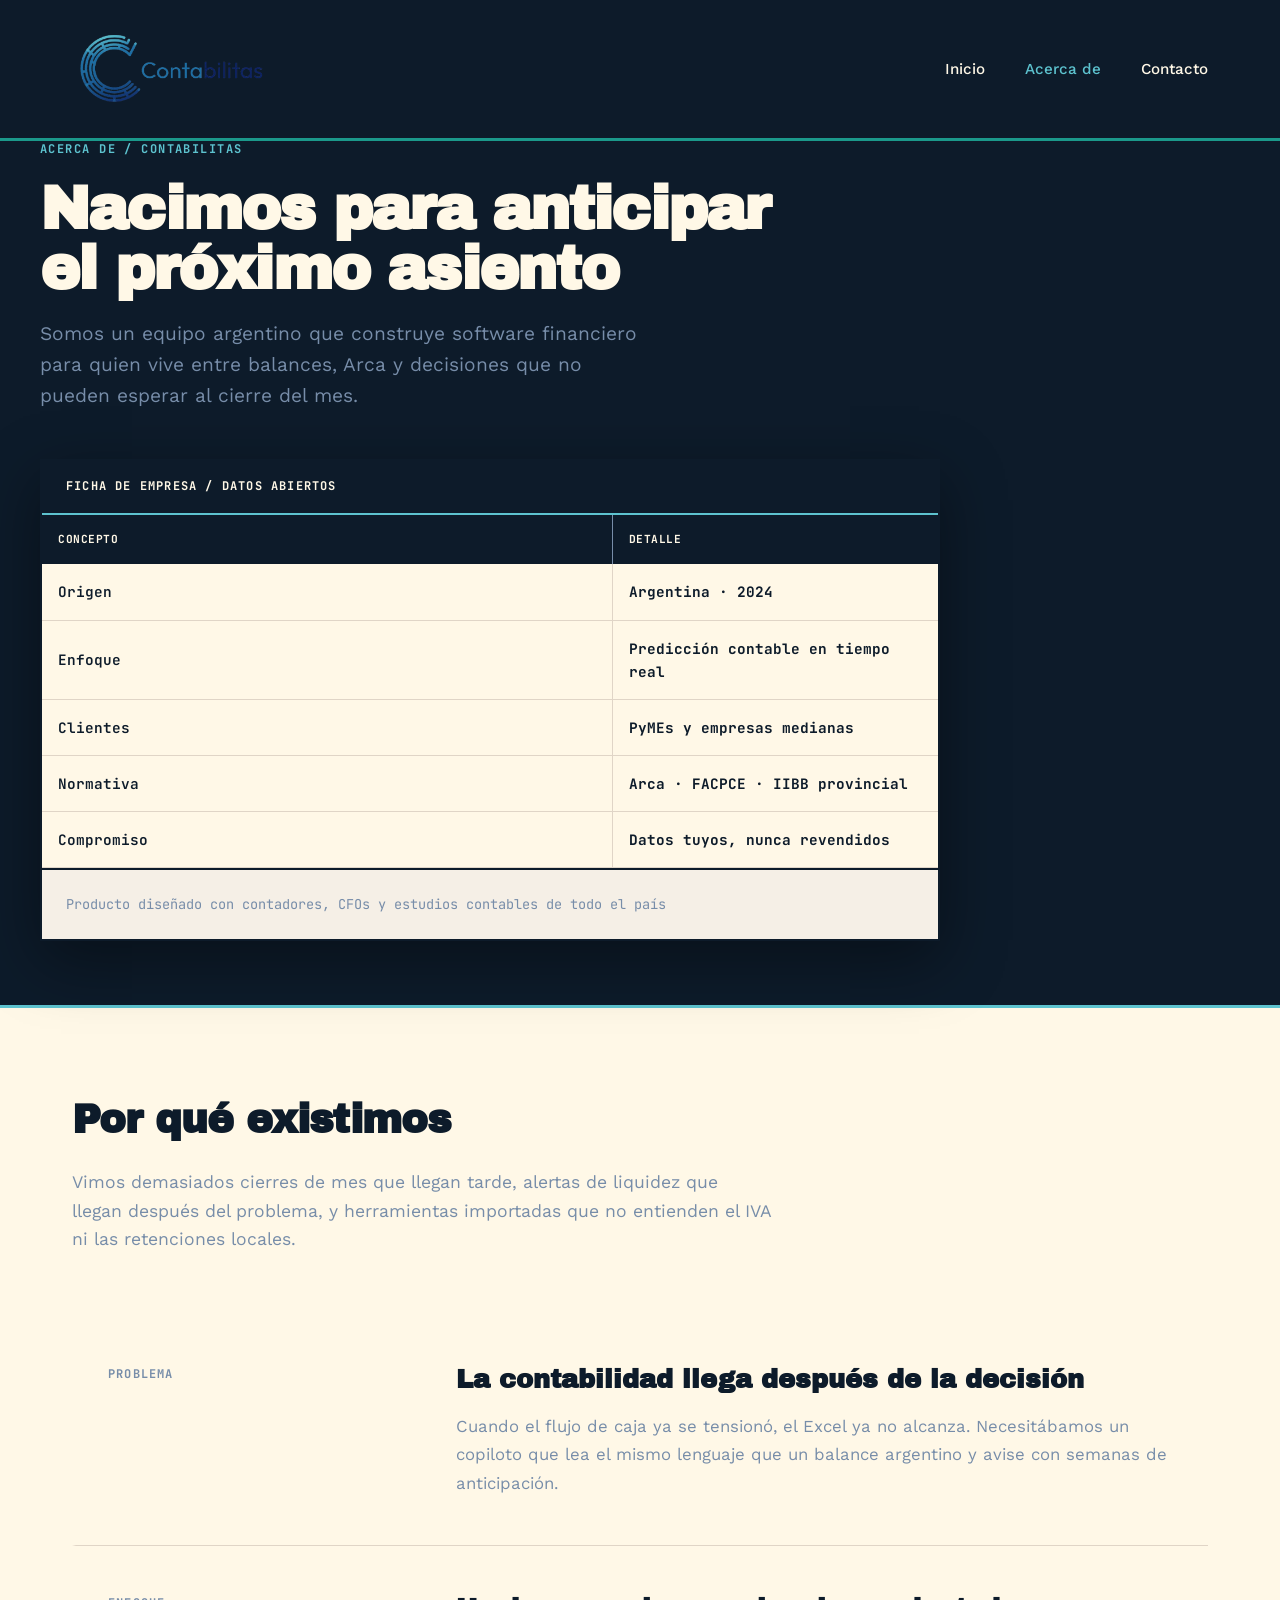
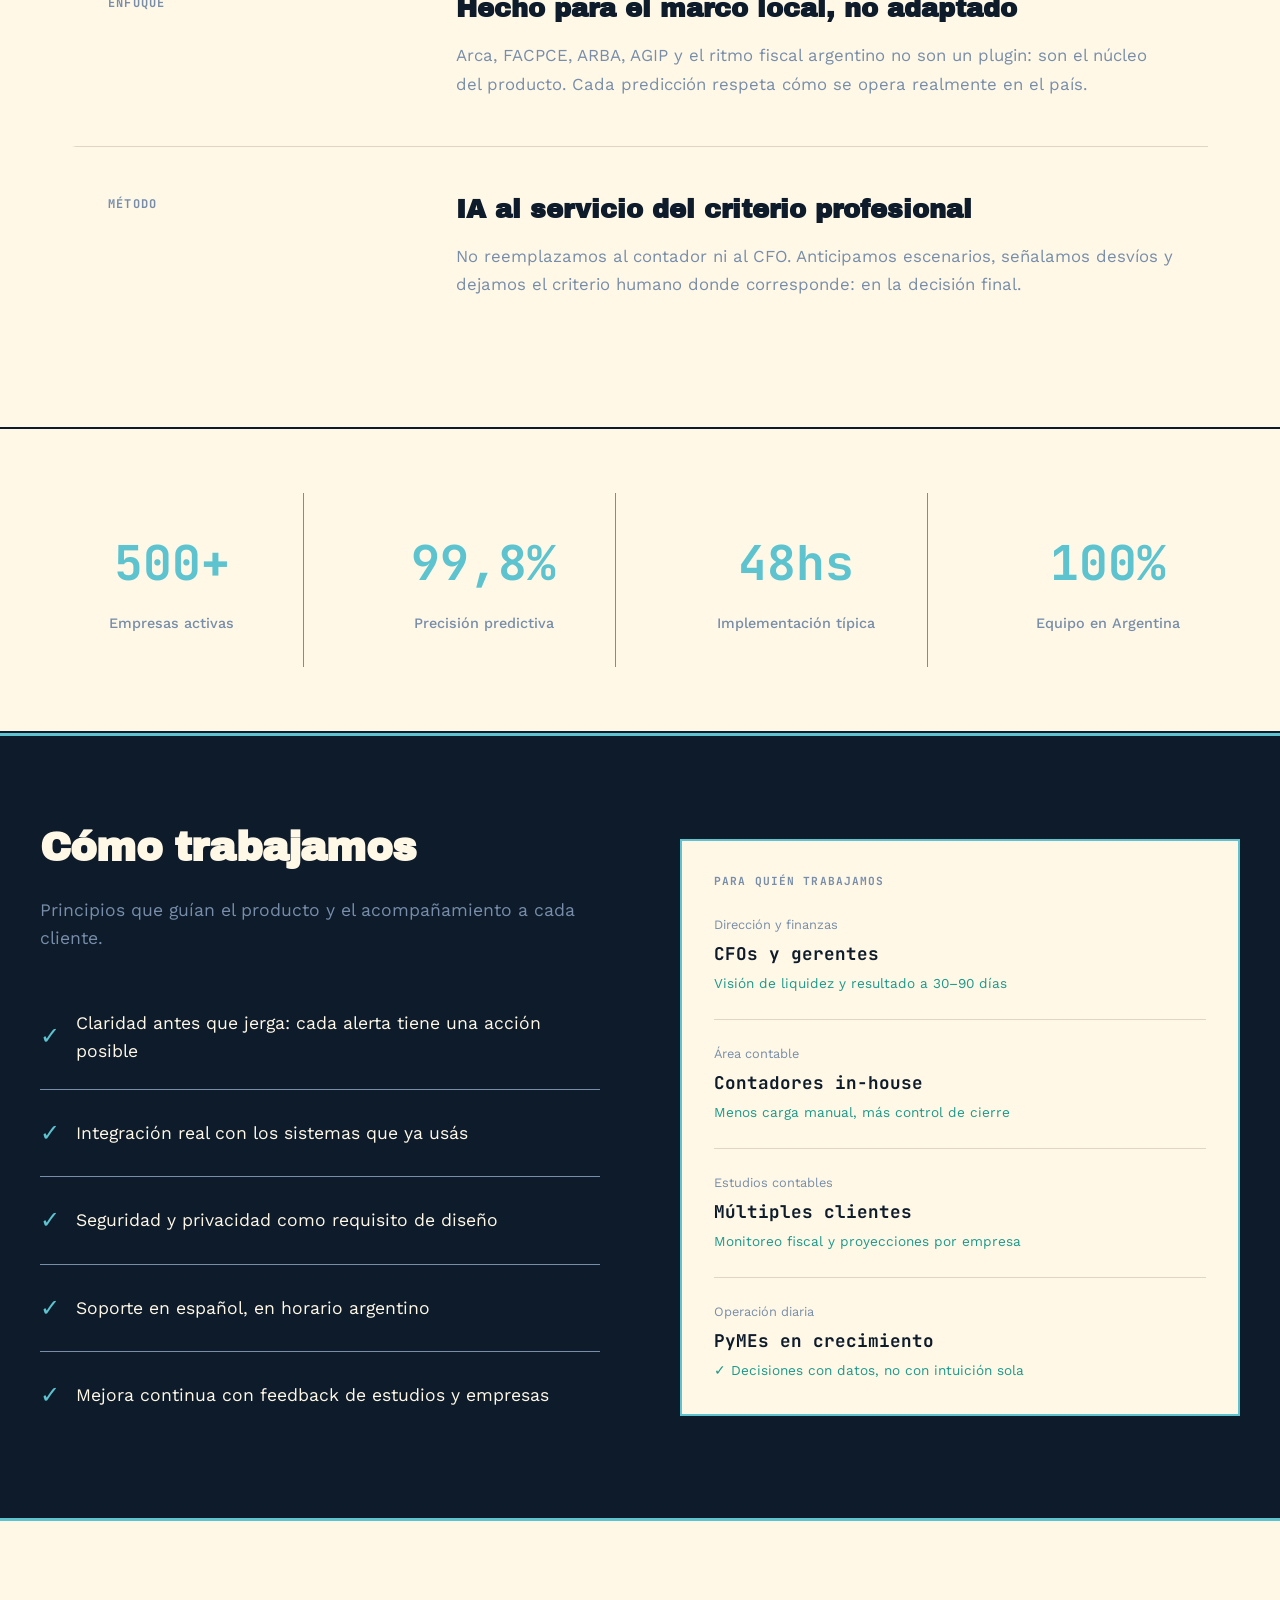
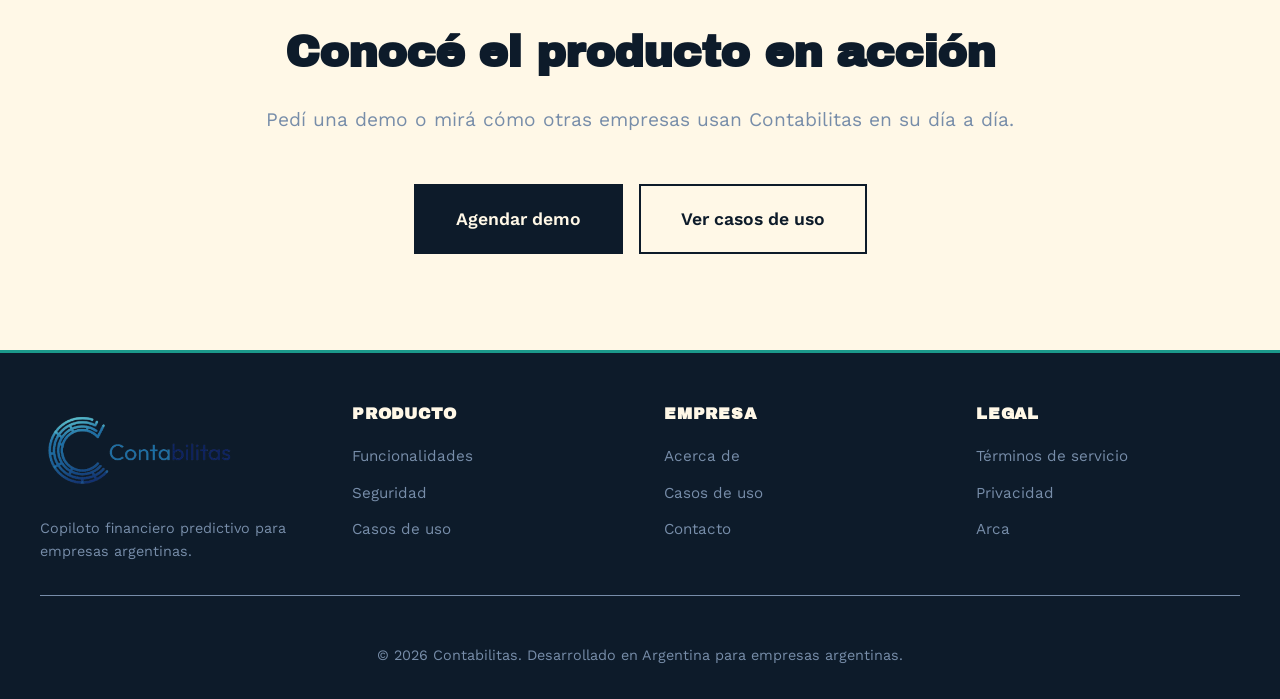
==== commit 8b9df22c: "Creacion de paginas Arca, Privacidad y Terminos de Servicio" ====
--- a/acerca-de.html
+++ b/acerca-de.html
@@ -26,7 +26,7 @@
         <div class="contact-hero-content">
             <p class="contact-eyebrow">ACERCA DE / CONTABILITAS</p>
             <h1>Nacimos para anticipar<br>el próximo asiento</h1>
-            <p class="tagline">Somos un equipo argentino que construye software financiero para quien vive entre balances, AFIP y decisiones que no pueden esperar al cierre del mes.</p>
+            <p class="tagline">Somos un equipo argentino que construye software financiero para quien vive entre balances, Arca y decisiones que no pueden esperar al cierre del mes.</p>
 
             <div class="ledger-demo about-ledger">
                 <div class="ledger-header">FICHA DE EMPRESA / DATOS ABIERTOS</div>
@@ -52,7 +52,7 @@
                         </tr>
                         <tr>
                             <td class="concept-col">Normativa</td>
-                            <td class="actual-col">AFIP · FACPCE · IIBB provincial</td>
+                            <td class="actual-col">Arca · FACPCE · IIBB provincial</td>
                         </tr>
                         <tr>
                             <td class="concept-col">Compromiso</td>
@@ -96,7 +96,7 @@
                 <div>
                     <h3 class="feature-title">Hecho para el marco local, no adaptado</h3>
                     <p class="feature-description">
-                        AFIP, FACPCE, ARBA, AGIP y el ritmo fiscal argentino no son un plugin: son el núcleo
+                        Arca, FACPCE, ARBA, AGIP y el ritmo fiscal argentino no son un plugin: son el núcleo
                         del producto. Cada predicción respeta cómo se opera realmente en el país.
                     </p>
                 </div>
@@ -236,9 +236,9 @@
             <div class="footer-section">
                 <h3>LEGAL</h3>
                 <ul>
-                    <li><a href="seguridad.html">Seguridad</a></li>
-                    <li><a href="#">Privacidad</a></li>
-                    <li><a href="#">Términos</a></li>
+                    <li><a href="terminos-de-servicio.html">Términos de servicio</a></li>
+                    <li><a href="privacidad.html">Privacidad</a></li>
+                    <li><a href="arca.html">Arca</a></li>
                 </ul>
             </div>
         </div>
--- a/styles/style.css
+++ b/styles/style.css
@@ -1763,3 +1763,30 @@
         padding: 3rem 1.25rem;
     }
 }
+
+/* Legal pages */
+.legal-meta-ledger {
+    margin-top: 3rem;
+    margin-bottom: 0;
+}
+
+.legal-body {
+    padding-top: 4rem;
+}
+
+.legal-body .feature-description a,
+.regulatory-value a {
+    color: var(--peso-teal);
+    font-weight: 600;
+    text-decoration: underline;
+    text-underline-offset: 2px;
+}
+
+.legal-body .feature-description a:hover,
+.regulatory-value a:hover {
+    color: var(--ledger-ink);
+}
+
+.legal-page .feature-label {
+    color: var(--blue-light);
+}
